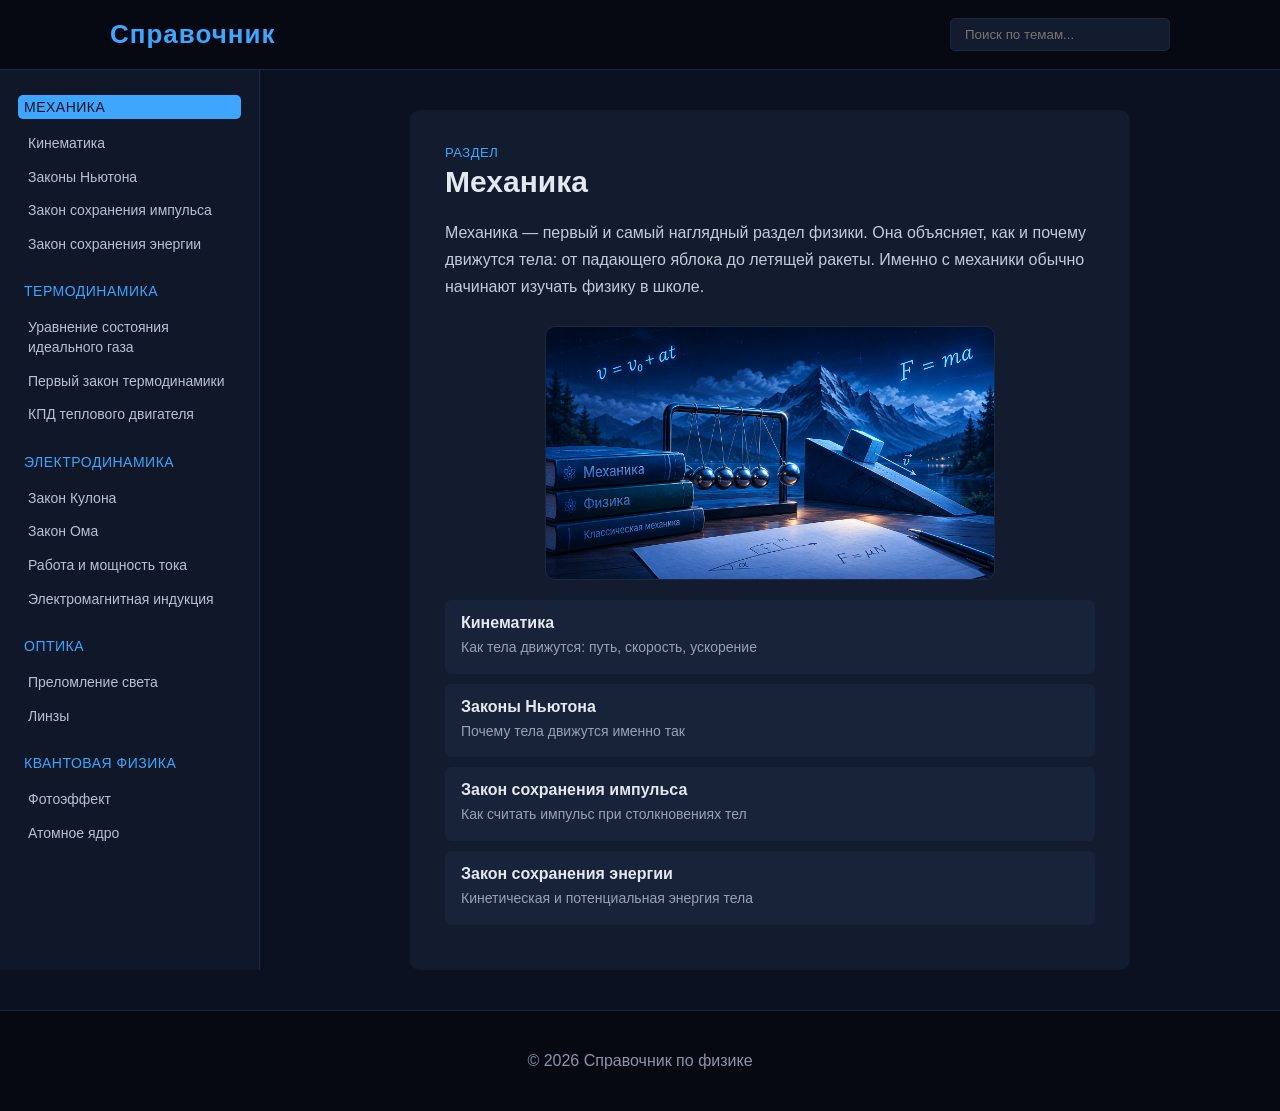
==== index.html @ ff96822b "2" ====
<!DOCTYPE html>
<html lang="ru">
<head>
  <meta charset="UTF-8">
  <meta name="viewport" content="width=device-width, initial-scale=1.0">
  <title>Физика — справочник</title>
  <link rel="stylesheet" href="style.css">
</head>

<body>



  <header class="header">
    <div class="container header-cont">

      <div class="logo">
          <span>Справочник</span>
      </div>


      <div class="search">
        <input type="text" id="searchInput" placeholder="Поиск по темам...">
      </div>

    </div>
  </header>




  <main>

    <div class="layout">

      <aside class="sidebar" id="sidebar">
        <!-- разделы и темы подставляются через script.js -->
      </aside>

      <div class="content-wrap">
        <div class="content" id="content">
          <!-- выбранная тема / раздел подставляется через script.js -->
        </div>
      </div>

    </div>

  </main>





  <footer class="footer">
    <div class="container">

      <p>© 2026 Справочник по физике</p>

    </div>
  </footer>

  <script src="script.js"></script>

</body>
</html>
---- style.css ----
* {
    box-sizing: border-box;
}
html, body {
    max-width: 100%;
    overflow-x: hidden;
}
body {
    margin: 0;
    font-family: Arial, sans-serif;
    background: #0b1120;
    color: #e4e8f0;
}
.container {
    max-width: 1100px;
    margin: 0 auto;
    padding: 0 20px;
}
.header {
    background: #060912;
    border-bottom: 1px solid #1c2740;
    padding: 18px 0;
}
.header-cont {
    display: flex;
    justify-content: space-between;
    align-items: center;
    flex-wrap: wrap;
    gap: 10px;
}
.logo span {
    color: #3ea6ff;
    font-size: clamp(20px, 3vw, 26px);
    font-weight: bold;
    letter-spacing: 1px;
}
.search input {
    background: #131c2e;
    border: 1px solid #1c2740;
    color: #e4e8f0;
    padding: 8px 14px;
    border-radius: 5px;
    width: 220px;
    max-width: 40vw;
    outline: none;
    transition: 0.2s;
}
.search input:focus {
    border-color: #3ea6ff;
}

/* --- layout: сайдбар прижат к краю экрана, контент центрируется в остатке места --- */
.layout {
    display: flex;
    align-items: flex-start;
    width: 100%;
    min-height: 70vh;
}
.sidebar {
    flex: 0 0 260px;
    max-width: 260px;
    width: 100%;
    background: #101728;
    border-right: 1px solid #1c2740;
    padding: 25px 18px;
    position: sticky;
    top: 0;
    align-self: flex-start;
    min-height: 100vh;
}
.sec-title {
    color: #3ea6ff;
    font-size: 14px;
    margin: 18px 0 8px;
    text-transform: uppercase;
    letter-spacing: 0.5px;
    cursor: pointer;
    padding: 4px 6px;
    border-radius: 5px;
    transition: 0.2s;
}
.sec-title:first-child {
    margin-top: 0;
}
.sec-title:hover {
    background: #1a2540;
}
.sec-title.active-sec {
    background: #3ea6ff;
    color: #0b1120;
}
.topic-list {
    list-style: none;
    margin: 0;
    padding: 0;
}
.topic-list li {
    padding: 7px 10px;
    border-radius: 5px;
    cursor: pointer;
    color: #b7c0d4;
    line-height: 1.4;
    font-size: 14px;
    transition: 0.2s;
    word-break: break-word;
}
.topic-list li:hover {
    background: #1a2540;
    color: #e4e8f0;
}
.topic-list li.active {
    background: #3ea6ff;
    color: #0b1120;
    font-weight: bold;
}

.content-wrap {
    flex: 1;
    min-width: 0;
    display: flex;
    justify-content: center;
    padding: 40px 25px;
}
.content {
    width: 100%;
    max-width: 720px;
    background: #131c2e;
    border-radius: 10px;
    padding: 35px;
    min-width: 0;
}
.content h1 {
    margin-top: 0;
    font-size: clamp(22px, 4vw, 30px);
}
.content .breadcrumb {
    color: #3ea6ff;
    font-size: 13px;
    text-transform: uppercase;
    letter-spacing: 0.5px;
    margin-bottom: 5px;
}
.content p {
    color: #c3cadb;
    line-height: 1.7;
    overflow-wrap: break-word;
}
.formula-box {
    background: #0d1424;
    border-left: 3px solid #3ea6ff;
    padding: 14px 18px;
    border-radius: 6px;
    margin: 20px 0;
    font-size: clamp(15px, 2.5vw, 18px);
    overflow-wrap: break-word;
}
.formula-box span {
    display: block;
    color: #8290a8;
    font-size: 13px;
    margin-bottom: 6px;
}
.example-box, .application-box {
    background: #182339;
    padding: 16px 18px;
    border-radius: 6px;
    margin: 20px 0;
}
.example-box h3, .application-box h3 {
    margin-top: 0;
    margin-bottom: 8px;
    font-size: 16px;
    color: #3ea6ff;
}
.example-box p, .application-box p {
    margin: 0;
}
.section-overview-list {
    list-style: none;
    padding: 0;
    margin: 20px 0 0;
}
.section-overview-list li {
    background: #182339;
    padding: 14px 16px;
    border-radius: 6px;
    margin-bottom: 10px;
    cursor: pointer;
    transition: 0.2s;
}
.section-overview-list li:hover {
    background: #1e2c4a;
}
.section-overview-list li h4 {
    margin: 0 0 4px;
    color: #e4e8f0;
    font-size: 16px;
}
.section-overview-list li p {
    margin: 0;
    color: #96a1b8;
    font-size: 14px;
}
.no-result {
    color: #6d7891;
    text-align: center;
    padding: 10px;
}
.footer {
    background: #060912;
    border-top: 1px solid #1c2740;
    padding: 25px 0;
    text-align: center;
    color: #8b95a8;
}

/* --- адаптивность: несколько контрольных точек, чтобы верстка не рвалась --- */
@media (max-width: 900px) {
    .sidebar {
        flex-basis: 210px;
        max-width: 210px;
        padding: 20px 14px;
    }
    .content {
        padding: 25px;
    }
    .content-wrap {
        padding: 25px 15px;
    }
}

@media (max-width: 680px) {
    .layout {
        flex-direction: column;
    }
    .sidebar {
        position: relative;
        top: auto;
        min-height: auto;
        max-width: 100%;
        flex-basis: auto;
        width: 100%;
        border-right: none;
        border-bottom: 1px solid #1c2740;
    }
    .content-wrap {
        padding: 20px 15px;
        justify-content: stretch;
    }
    .content {
        padding: 20px;
        max-width: 100%;
    }
}

@media (max-width: 420px) {
    .search input {
        width: 130px;
    }
    .formula-box {
        padding: 12px 14px;
    }
}

.topic-img {
    width: 100%;
    max-width: 450px;
    display: block;
    margin: 25px auto 0;
    border-radius: 10px;
    border: 1px solid #1c2740;
}
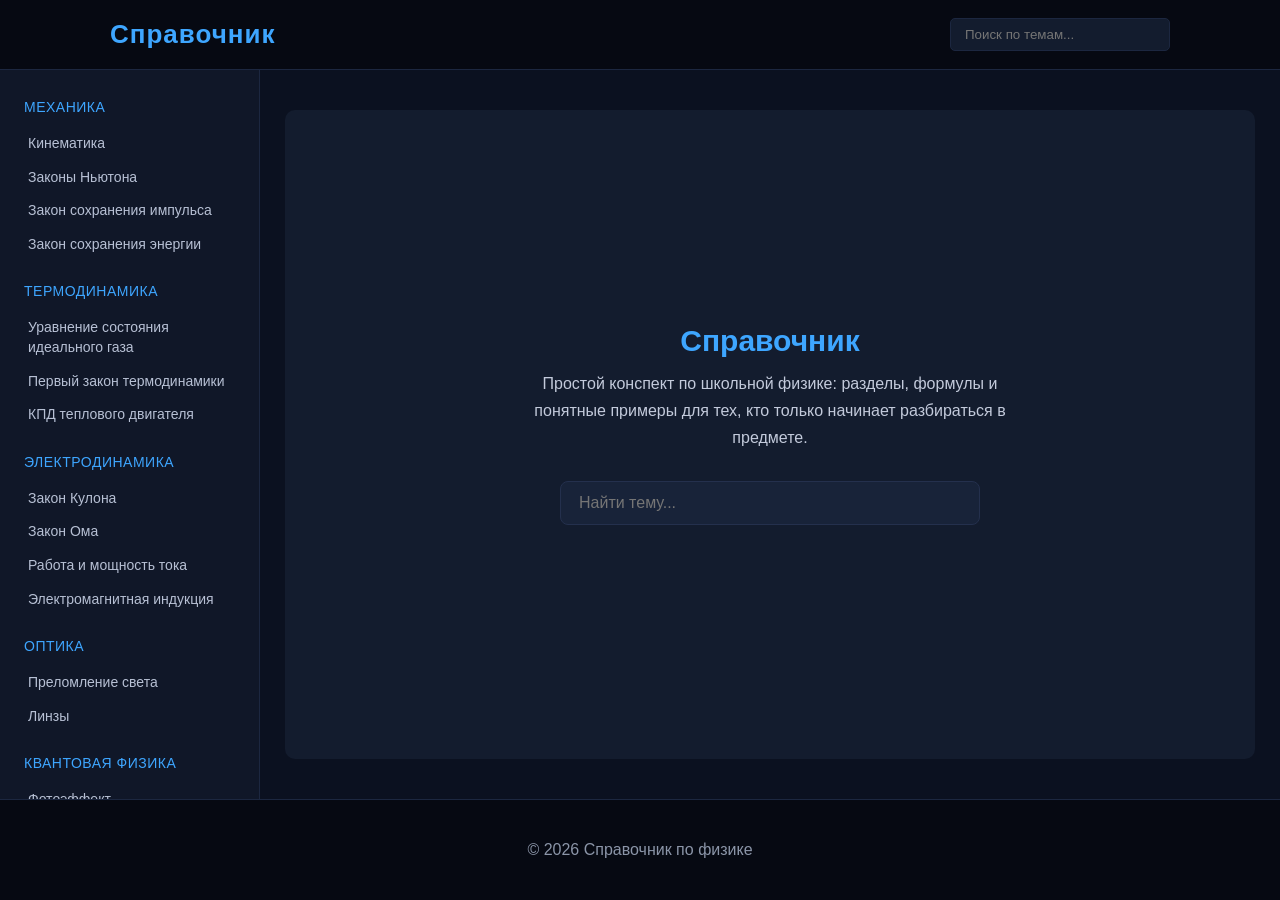
==== commit 89a12f55: "3" ====
--- a/index.html
+++ b/index.html
@@ -15,7 +15,7 @@
     <div class="container header-cont">
 
       <div class="logo">
-          <span>Справочник</span>
+          <span id="logoBtn">Справочник</span>
       </div>
 
 
@@ -34,12 +34,10 @@
     <div class="layout">
 
       <aside class="sidebar" id="sidebar">
-        <!-- разделы и темы подставляются через script.js -->
       </aside>
 
       <div class="content-wrap">
         <div class="content" id="content">
-          <!-- выбранная тема / раздел подставляется через script.js -->
         </div>
       </div>
 
--- a/style.css
+++ b/style.css
@@ -4,12 +4,16 @@
 html, body {
     max-width: 100%;
     overflow-x: hidden;
+    height: 100%;
 }
 body {
     margin: 0;
     font-family: Arial, sans-serif;
     background: #0b1120;
     color: #e4e8f0;
+    display: flex;
+    flex-direction: column;
+    min-height: 100vh;
 }
 .container {
     max-width: 1100px;
@@ -20,6 +24,7 @@
     background: #060912;
     border-bottom: 1px solid #1c2740;
     padding: 18px 0;
+    flex: none;
 }
 .header-cont {
     display: flex;
@@ -33,6 +38,11 @@
     font-size: clamp(20px, 3vw, 26px);
     font-weight: bold;
     letter-spacing: 1px;
+    cursor: pointer;
+    transition: 0.2s;
+}
+.logo span:hover {
+    opacity: 0.8;
 }
 .search input {
     background: #131c2e;
@@ -49,12 +59,18 @@
     border-color: #3ea6ff;
 }
 
-/* --- layout: сайдбар прижат к краю экрана, контент центрируется в остатке места --- */
+main {
+    flex: 1 1 auto;
+    display: flex;
+    min-height: 0;
+}
+
 .layout {
     display: flex;
-    align-items: flex-start;
-    width: 100%;
-    min-height: 70vh;
+    align-items: stretch;
+    width: 100%;
+    flex: 1 1 auto;
+    min-height: 0;
 }
 .sidebar {
     flex: 0 0 260px;
@@ -65,8 +81,8 @@
     padding: 25px 18px;
     position: sticky;
     top: 0;
-    align-self: flex-start;
-    min-height: 100vh;
+    align-self: stretch;
+    overflow-y: auto;
 }
 .sec-title {
     color: #3ea6ff;
@@ -119,6 +135,7 @@
     min-width: 0;
     display: flex;
     justify-content: center;
+    align-items: stretch;
     padding: 40px 25px;
 }
 .content {
@@ -128,6 +145,16 @@
     border-radius: 10px;
     padding: 35px;
     min-width: 0;
+}
+.content.content-wide {
+    max-width: 100%;
+    min-height: 100%;
+    display: flex;
+    align-items: center;
+    justify-content: center;
+}
+.content.content-wide .home {
+    width: 100%;
 }
 .content h1 {
     margin-top: 0;
@@ -212,9 +239,9 @@
     padding: 25px 0;
     text-align: center;
     color: #8b95a8;
-}
-
-/* --- адаптивность: несколько контрольных точек, чтобы верстка не рвалась --- */
+    flex: none;
+}
+
 @media (max-width: 900px) {
     .sidebar {
         flex-basis: 210px;
@@ -269,4 +296,43 @@
     margin: 25px auto 0;
     border-radius: 10px;
     border: 1px solid #1c2740;
+}
+
+.home {
+    text-align: center;
+    padding: 20px 0;
+}
+.home-title {
+    color: #3ea6ff;
+    font-size: clamp(30px, 6vw, 46px);
+    margin: 0 0 12px;
+}
+.home-sub {
+    color: #b7c0d4;
+    max-width: 480px;
+    margin: 0 auto 30px;
+    line-height: 1.6;
+}
+.home-search input {
+    background: #182339;
+    border: 1px solid #24304d;
+    color: #e4e8f0;
+    padding: 12px 18px;
+    border-radius: 8px;
+    width: 100%;
+    max-width: 420px;
+    font-size: 16px;
+    outline: none;
+    transition: 0.2s;
+}
+.home-search input:focus {
+    border-color: #3ea6ff;
+}
+.home-results {
+    max-width: 460px;
+    margin: 20px auto 0;
+    text-align: left;
+}
+.home-results li {
+    list-style: none;
 }
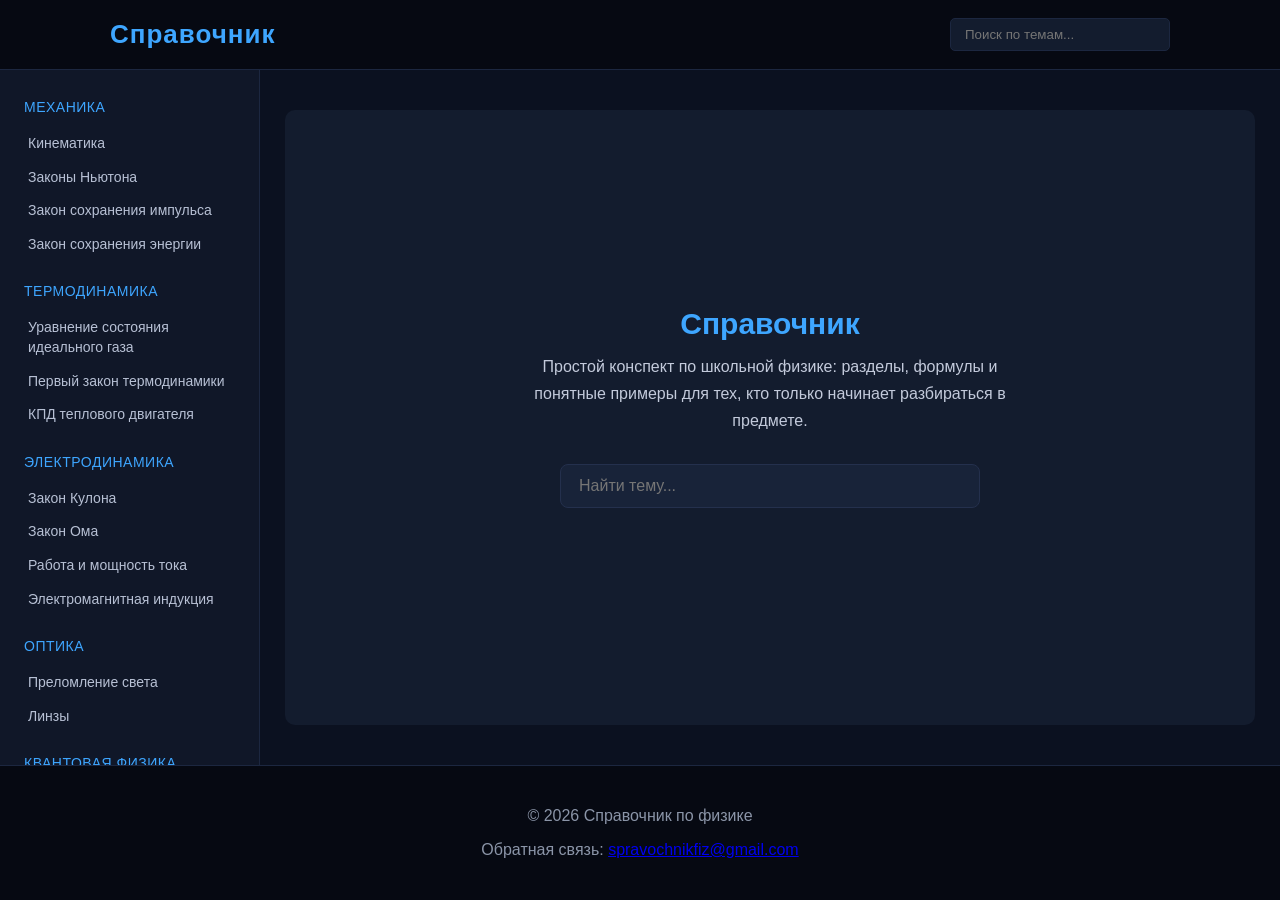
==== commit 2e6e9ea6: "Update index.html" ====
--- a/index.html
+++ b/index.html
@@ -34,10 +34,12 @@
     <div class="layout">
 
       <aside class="sidebar" id="sidebar">
+        <!-- разделы и темы подставляются через script.js -->
       </aside>
 
       <div class="content-wrap">
         <div class="content" id="content">
+          <!-- выбранная тема / раздел подставляется через script.js -->
         </div>
       </div>
 
@@ -53,6 +55,7 @@
     <div class="container">
 
       <p>© 2026 Справочник по физике</p>
+      <p class="feedback">Обратная связь: <a href="mailto:spravochnikfiz@gmail.com">spravochnikfiz@gmail.com</a></p>
 
     </div>
   </footer>
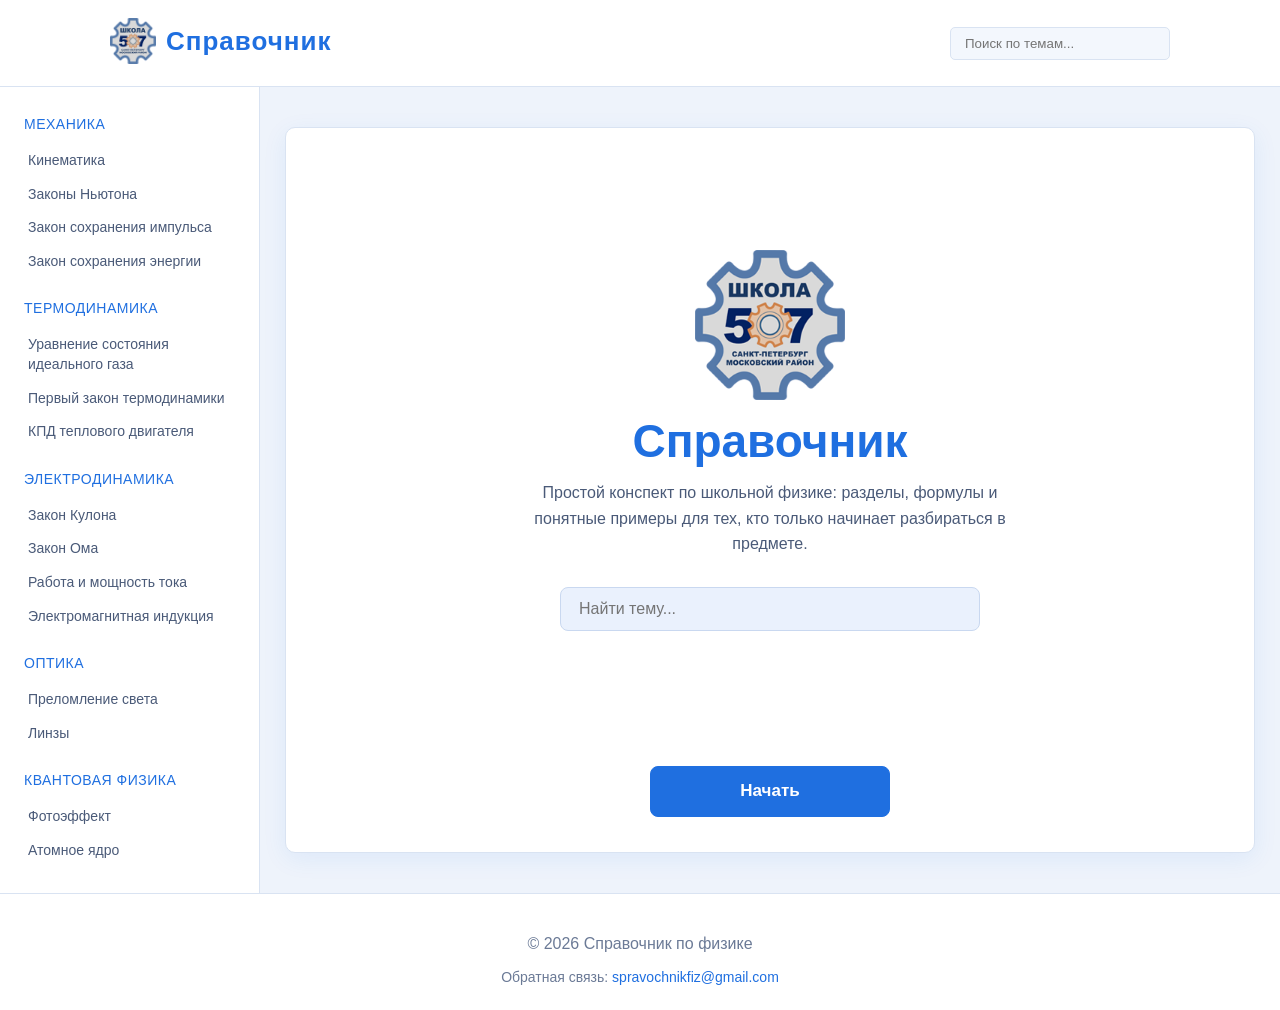
==== commit f7da85e8: "upd2" ====
--- a/index.html
+++ b/index.html
@@ -15,7 +15,7 @@
     <div class="container header-cont">
 
       <div class="logo">
-          <span id="logoBtn">Справочник</span>
+          <span id="logoBtn"><img src="img/507_logo1.png" alt="Школа 507">Справочник</span>
       </div>
 
 
--- a/style.css
+++ b/style.css
@@ -1,7 +1,7 @@
 * {
     box-sizing: border-box;
 }
-html, body {
+html {
     max-width: 100%;
     overflow-x: hidden;
     height: 100%;
@@ -9,8 +9,8 @@
 body {
     margin: 0;
     font-family: Arial, sans-serif;
-    background: #0b1120;
-    color: #e4e8f0;
+    background: #eef3fb;
+    color: #1b2a44;
     display: flex;
     flex-direction: column;
     min-height: 100vh;
@@ -21,8 +21,8 @@
     padding: 0 20px;
 }
 .header {
-    background: #060912;
-    border-bottom: 1px solid #1c2740;
+    background: #ffffff;
+    border-bottom: 1px solid #d9e3f2;
     padding: 18px 0;
     flex: none;
 }
@@ -34,7 +34,7 @@
     gap: 10px;
 }
 .logo span {
-    color: #3ea6ff;
+    color: #1f6fe0;
     font-size: clamp(20px, 3vw, 26px);
     font-weight: bold;
     letter-spacing: 1px;
@@ -45,9 +45,9 @@
     opacity: 0.8;
 }
 .search input {
-    background: #131c2e;
-    border: 1px solid #1c2740;
-    color: #e4e8f0;
+    background: #f3f7fd;
+    border: 1px solid #d9e3f2;
+    color: #1b2a44;
     padding: 8px 14px;
     border-radius: 5px;
     width: 220px;
@@ -56,7 +56,7 @@
     transition: 0.2s;
 }
 .search input:focus {
-    border-color: #3ea6ff;
+    border-color: #1f6fe0;
 }
 
 main {
@@ -65,6 +65,7 @@
     min-height: 0;
 }
 
+/* --- layout: сайдбар прижат к краю экрана, контент центрируется в остатке места --- */
 .layout {
     display: flex;
     align-items: stretch;
@@ -76,16 +77,13 @@
     flex: 0 0 260px;
     max-width: 260px;
     width: 100%;
-    background: #101728;
-    border-right: 1px solid #1c2740;
+    background: #ffffff;
+    border-right: 1px solid #d9e3f2;
     padding: 25px 18px;
-    position: sticky;
-    top: 0;
     align-self: stretch;
-    overflow-y: auto;
 }
 .sec-title {
-    color: #3ea6ff;
+    color: #1f6fe0;
     font-size: 14px;
     margin: 18px 0 8px;
     text-transform: uppercase;
@@ -99,11 +97,11 @@
     margin-top: 0;
 }
 .sec-title:hover {
-    background: #1a2540;
+    background: #e8f0fd;
 }
 .sec-title.active-sec {
-    background: #3ea6ff;
-    color: #0b1120;
+    background: #1f6fe0;
+    color: #ffffff;
 }
 .topic-list {
     list-style: none;
@@ -114,19 +112,19 @@
     padding: 7px 10px;
     border-radius: 5px;
     cursor: pointer;
-    color: #b7c0d4;
+    color: #4a5a78;
     line-height: 1.4;
     font-size: 14px;
     transition: 0.2s;
     word-break: break-word;
 }
 .topic-list li:hover {
-    background: #1a2540;
-    color: #e4e8f0;
+    background: #e8f0fd;
+    color: #1b2a44;
 }
 .topic-list li.active {
-    background: #3ea6ff;
-    color: #0b1120;
+    background: #1f6fe0;
+    color: #ffffff;
     font-weight: bold;
 }
 
@@ -141,63 +139,174 @@
 .content {
     width: 100%;
     max-width: 720px;
-    background: #131c2e;
+    background: #ffffff;
+    border: 1px solid #d9e3f2;
+    box-shadow: 0 6px 24px rgba(31, 111, 224, 0.08);
     border-radius: 10px;
     padding: 35px;
     min-width: 0;
+    display: flex;
+    flex-direction: column;
 }
 .content.content-wide {
     max-width: 100%;
     min-height: 100%;
-    display: flex;
+}
+.content.content-wide .home {
+    width: 100%;
+    flex: 1 1 auto;
+    display: flex;
+    flex-direction: column;
     align-items: center;
     justify-content: center;
 }
-.content.content-wide .home {
-    width: 100%;
-}
-.content h1 {
-    margin-top: 0;
+.content.content-wide .home-search {
+    width: 100%;
+}
+.content > h1 {
+    margin: 0 0 15px;
     font-size: clamp(22px, 4vw, 30px);
 }
 .content .breadcrumb {
-    color: #3ea6ff;
+    color: #1f6fe0;
     font-size: 13px;
     text-transform: uppercase;
     letter-spacing: 0.5px;
     margin-bottom: 5px;
 }
-.content p {
-    color: #c3cadb;
+.content > p {
+    margin: 0 0 16px;
+    color: #3a4a66;
     line-height: 1.7;
     overflow-wrap: break-word;
 }
 .formula-box {
-    background: #0d1424;
-    border-left: 3px solid #3ea6ff;
+    background: #f1f6fd;
+    border-left: 3px solid #1f6fe0;
     padding: 14px 18px;
     border-radius: 6px;
-    margin: 20px 0;
+    margin: 0 0 20px;
     font-size: clamp(15px, 2.5vw, 18px);
     overflow-wrap: break-word;
 }
 .formula-box span {
     display: block;
-    color: #8290a8;
+    color: #6b7a96;
     font-size: 13px;
     margin-bottom: 6px;
 }
 .example-box, .application-box {
-    background: #182339;
+    background: #eaf1fd;
     padding: 16px 18px;
     border-radius: 6px;
-    margin: 20px 0;
+    margin: 0 0 20px;
+}
+
+/* --- акцент на формулах --- */
+.formula-box.formula-main {
+    font-size: clamp(20px, 3.5vw, 28px);
+    padding: 22px 24px;
+    border-left-width: 5px;
+    background: linear-gradient(135deg, #f1f6fd, #e3eefc);
+    box-shadow: 0 6px 20px rgba(31, 111, 224, 0.14);
+}
+.block-title {
+    color: #6b7a96;
+    font-size: 13px;
+    text-transform: uppercase;
+    letter-spacing: 0.6px;
+    margin: 0 0 10px;
+}
+.quantities-list {
+    list-style: none;
+    padding: 0;
+    margin: 0 0 24px;
+    display: flex;
+    flex-direction: column;
+    gap: 8px;
+}
+.quantity-row {
+    display: flex;
+    align-items: center;
+    gap: 14px;
+    background: #f1f6fd;
+    padding: 10px 16px;
+    border-radius: 6px;
+}
+.quantity-symbol {
+    color: #1f6fe0;
+    font-weight: bold;
+    font-size: 16px;
+    min-width: 30px;
+}
+.quantity-meaning {
+    color: #3a4a66;
+    flex: 1;
+}
+.quantity-unit {
+    color: #6b7a96;
+    font-size: 13px;
+    white-space: nowrap;
+}
+.find-badges {
+    display: flex;
+    flex-wrap: wrap;
+    gap: 8px;
+    margin: 0 0 24px;
+}
+.find-badge {
+    background: #eaf1fd;
+    color: #1f6fe0;
+    border: 1px solid #c9d8f0;
+    padding: 5px 14px;
+    border-radius: 20px;
+    font-weight: bold;
+    font-size: 14px;
+}
+.variants-box {
+    margin: 0 0 24px;
+}
+.variant-formula {
+    background: #f1f6fd;
+    border-left: 3px solid #c9d8f0;
+    padding: 10px 16px;
+    border-radius: 6px;
+    margin-bottom: 8px;
+    font-size: 15px;
+    color: #3a4a66;
+    overflow-wrap: break-word;
+}
+.example-toggle {
+    margin: 0 0 20px;
+}
+.example-btn {
+    appearance: none;
+    -webkit-appearance: none;
+    font-family: inherit;
+    background: #1f6fe0;
+    color: #ffffff;
+    border: none;
+    padding: 11px 22px;
+    border-radius: 8px;
+    cursor: pointer;
+    font-weight: bold;
+    font-size: 14px;
+    transition: background 0.15s;
+}
+.example-btn:hover {
+    background: #3d85ea;
+}
+.example-content {
+    display: none;
+}
+.example-content.show {
+    display: block;
 }
 .example-box h3, .application-box h3 {
     margin-top: 0;
     margin-bottom: 8px;
     font-size: 16px;
-    color: #3ea6ff;
+    color: #1f6fe0;
 }
 .example-box p, .application-box p {
     margin: 0;
@@ -205,10 +314,10 @@
 .section-overview-list {
     list-style: none;
     padding: 0;
-    margin: 20px 0 0;
+    margin: 0 0 20px;
 }
 .section-overview-list li {
-    background: #182339;
+    background: #eaf1fd;
     padding: 14px 16px;
     border-radius: 6px;
     margin-bottom: 10px;
@@ -216,32 +325,44 @@
     transition: 0.2s;
 }
 .section-overview-list li:hover {
-    background: #1e2c4a;
+    background: #dce9fc;
 }
 .section-overview-list li h4 {
     margin: 0 0 4px;
-    color: #e4e8f0;
+    color: #1b2a44;
     font-size: 16px;
 }
 .section-overview-list li p {
     margin: 0;
-    color: #96a1b8;
+    color: #5f6f8c;
     font-size: 14px;
 }
 .no-result {
-    color: #6d7891;
+    color: #7b88a3;
     text-align: center;
     padding: 10px;
 }
 .footer {
-    background: #060912;
-    border-top: 1px solid #1c2740;
+    background: #ffffff;
+    border-top: 1px solid #d9e3f2;
     padding: 25px 0;
     text-align: center;
-    color: #8b95a8;
+    color: #6b7a96;
     flex: none;
 }
-
+.footer .feedback {
+    margin: 8px 0 0;
+    font-size: 14px;
+}
+.footer .feedback a {
+    color: #1f6fe0;
+    text-decoration: none;
+}
+.footer .feedback a:hover {
+    text-decoration: underline;
+}
+
+/* --- адаптивность: несколько контрольных точек, чтобы верстка не рвалась --- */
 @media (max-width: 900px) {
     .sidebar {
         flex-basis: 210px;
@@ -261,14 +382,11 @@
         flex-direction: column;
     }
     .sidebar {
-        position: relative;
-        top: auto;
-        min-height: auto;
         max-width: 100%;
         flex-basis: auto;
         width: 100%;
         border-right: none;
-        border-bottom: 1px solid #1c2740;
+        border-bottom: 1px solid #d9e3f2;
     }
     .content-wrap {
         padding: 20px 15px;
@@ -293,9 +411,9 @@
     width: 100%;
     max-width: 450px;
     display: block;
-    margin: 25px auto 0;
+    margin: 0 auto 20px;
     border-radius: 10px;
-    border: 1px solid #1c2740;
+    border: 1px solid #d9e3f2;
 }
 
 .home {
@@ -303,20 +421,20 @@
     padding: 20px 0;
 }
 .home-title {
-    color: #3ea6ff;
+    color: #1f6fe0;
     font-size: clamp(30px, 6vw, 46px);
     margin: 0 0 12px;
 }
 .home-sub {
-    color: #b7c0d4;
+    color: #4a5a78;
     max-width: 480px;
     margin: 0 auto 30px;
     line-height: 1.6;
 }
 .home-search input {
-    background: #182339;
-    border: 1px solid #24304d;
-    color: #e4e8f0;
+    background: #eaf1fd;
+    border: 1px solid #c9d8f0;
+    color: #1b2a44;
     padding: 12px 18px;
     border-radius: 8px;
     width: 100%;
@@ -326,7 +444,7 @@
     transition: 0.2s;
 }
 .home-search input:focus {
-    border-color: #3ea6ff;
+    border-color: #1f6fe0;
 }
 .home-results {
     max-width: 460px;
@@ -335,4 +453,176 @@
 }
 .home-results li {
     list-style: none;
+}
+.home-finder-link {
+    margin: 25px 0 0;
+}
+.home-finder-link .example-btn {
+    background: transparent;
+    border: 1px solid #1f6fe0;
+    color: #1f6fe0;
+}
+.home-finder-link .example-btn:hover {
+    background: #1f6fe0;
+    color: #ffffff;
+}
+
+/* --- инструмент "Подбор формулы" --- */
+.finder-checks {
+    display: flex;
+    flex-wrap: wrap;
+    gap: 10px;
+    margin: 0 0 24px;
+}
+.finder-check {
+    display: flex;
+    align-items: center;
+    gap: 7px;
+    background: #f1f6fd;
+    padding: 8px 14px;
+    border-radius: 6px;
+    cursor: pointer;
+    color: #3a4a66;
+    font-size: 14px;
+    user-select: none;
+}
+.finder-check input {
+    accent-color: #1f6fe0;
+    cursor: pointer;
+}
+.finder-select {
+    appearance: none;
+    -webkit-appearance: none;
+    font-family: inherit;
+    background: #eaf1fd;
+    border: 1px solid #c9d8f0;
+    color: #1b2a44;
+    padding: 10px 14px;
+    border-radius: 8px;
+    font-size: 15px;
+    width: 100%;
+    max-width: 320px;
+    margin: 0 0 24px;
+    outline: none;
+}
+.finder-select:focus {
+    border-color: #1f6fe0;
+}
+.finder-btn-wrap {
+    margin: 0 0 24px;
+}
+.finder-results {
+    display: flex;
+    flex-direction: column;
+    gap: 12px;
+}
+.finder-result-card {
+    background: #eaf1fd;
+    padding: 16px 18px;
+    border-radius: 8px;
+    cursor: pointer;
+    border: 1px solid transparent;
+    transition: 0.2s;
+}
+.finder-result-card:hover {
+    background: #dce9fc;
+    border-color: #1f6fe0;
+}
+.finder-result-formula {
+    color: #1f6fe0;
+    font-weight: bold;
+    font-size: 18px;
+    margin-bottom: 8px;
+}
+.finder-result-text {
+    color: #3a4a66;
+    margin: 0 0 8px;
+}
+.finder-open-link {
+    color: #1f6fe0;
+    font-size: 13px;
+    font-weight: bold;
+}
+
+/* --- кнопки навигации (внизу карточки, по центру) --- */
+.nav-bar {
+    display: flex;
+    justify-content: center;
+    align-items: center;
+    gap: 10px;
+    width: 100%;
+    max-width: 460px;
+    margin: auto auto 0;
+    padding-top: 28px;
+    flex: none;
+}
+.nav-btn {
+    appearance: none;
+    -webkit-appearance: none;
+    font-family: inherit;
+    flex: 1 1 0;
+    min-width: 0;
+    padding: 11px clamp(6px, 2vw, 18px);
+    font-size: clamp(12px, 3.2vw, 14px);
+    font-weight: bold;
+    line-height: 1.2;
+    white-space: nowrap;
+    overflow: hidden;
+    text-overflow: ellipsis;
+    background: transparent;
+    color: #1f6fe0;
+    border: 1px solid #1f6fe0;
+    border-radius: 8px;
+    cursor: pointer;
+    transition: background 0.15s, color 0.15s, opacity 0.15s;
+}
+.nav-btn:hover:not(:disabled) {
+    background: #1f6fe0;
+    color: #ffffff;
+}
+.nav-btn:disabled {
+    opacity: 0.4;
+    cursor: not-allowed;
+}
+.nav-btn-home {
+    flex-grow: 1.4;
+    background: #1f6fe0;
+    color: #ffffff;
+}
+.nav-btn-home:hover:not(:disabled) {
+    background: #1a5fc4;
+    border-color: #1a5fc4;
+}
+.nav-btn-start {
+    flex: 0 1 240px;
+    padding-top: 14px;
+    padding-bottom: 14px;
+    font-size: clamp(14px, 4vw, 17px);
+}
+.nav-btn-start:hover:not(:disabled) {
+    background: #1a5fc4;
+    border-color: #1a5fc4;
+}
+@media (max-width: 420px) {
+    .nav-bar {
+        gap: 8px;
+    }
+}
+
+/* --- логотип школы --- */
+.logo span {
+    display: inline-flex;
+    align-items: center;
+    gap: 10px;
+}
+.logo img {
+    height: clamp(34px, 6vw, 46px);
+    width: auto;
+    flex: none;
+}
+.home-logo {
+    display: block;
+    width: clamp(100px, 22vw, 150px);
+    height: auto;
+    margin: 0 auto 14px;
 }
